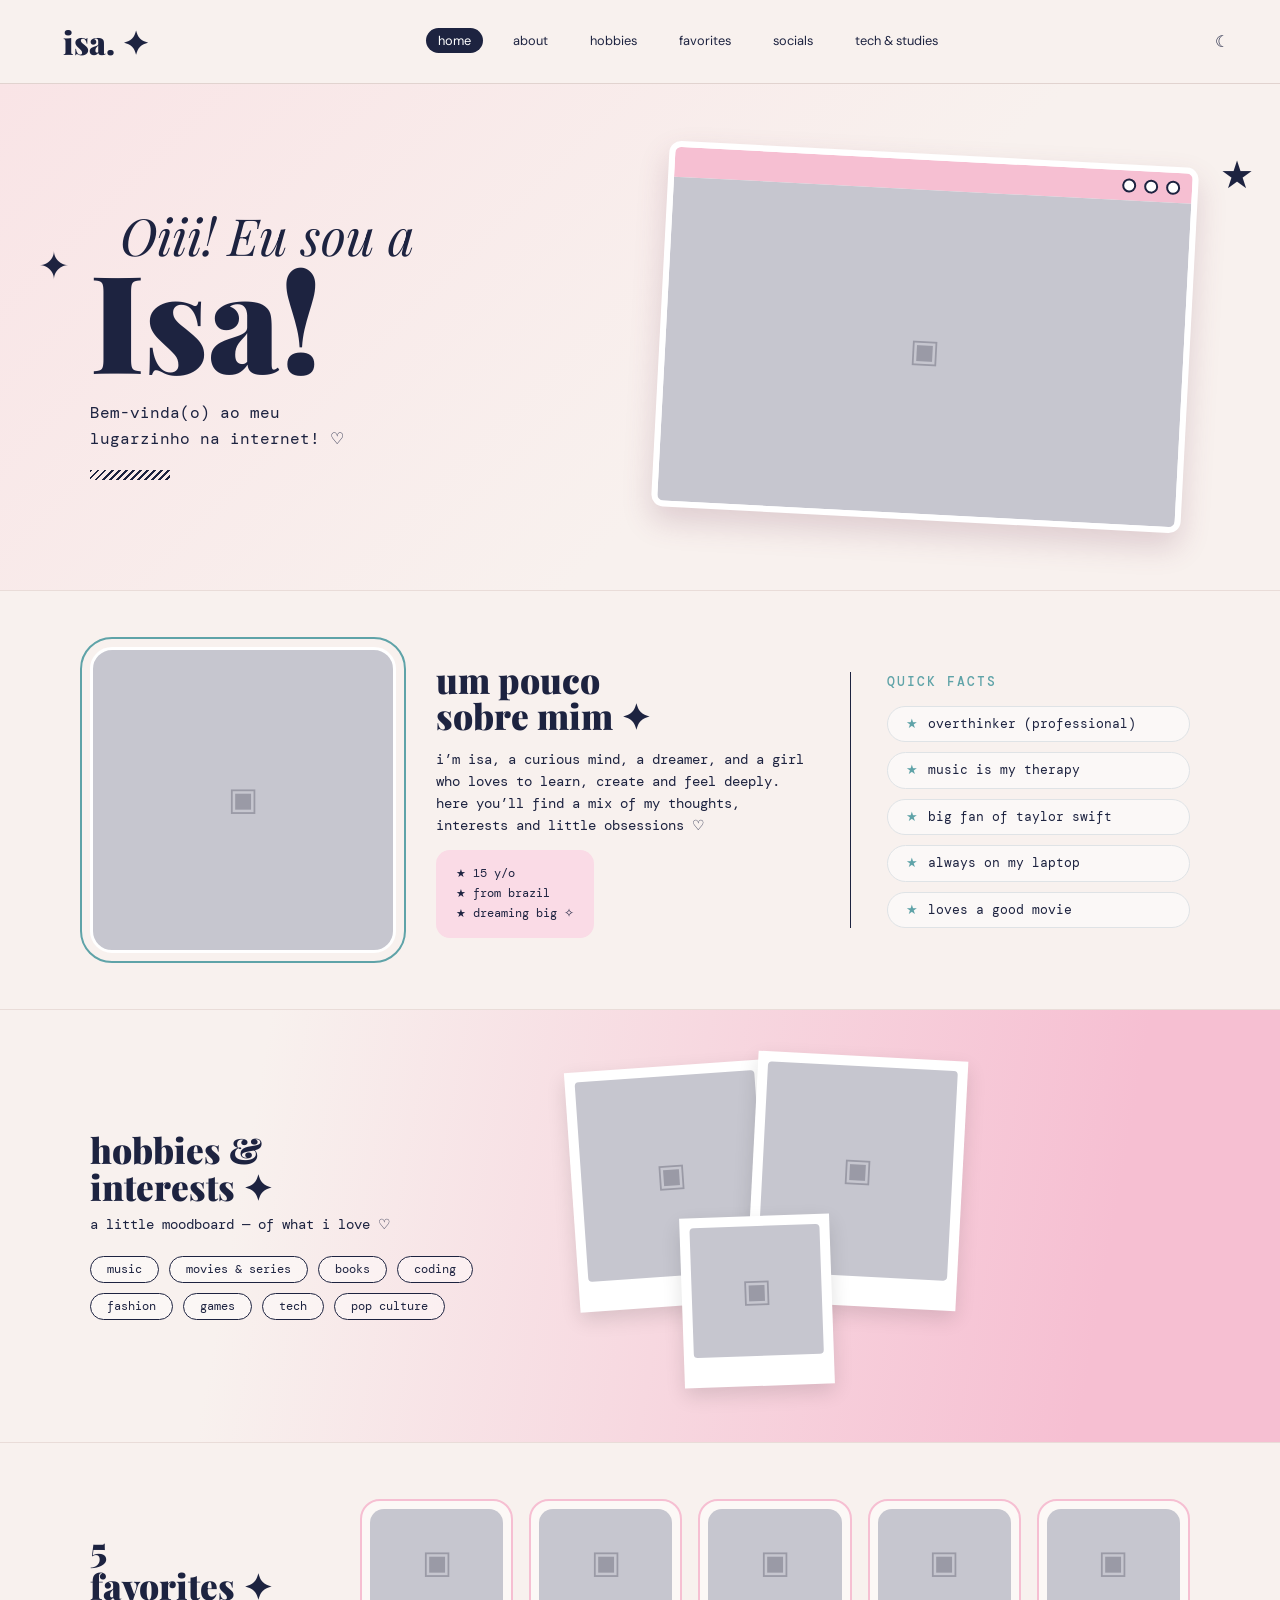
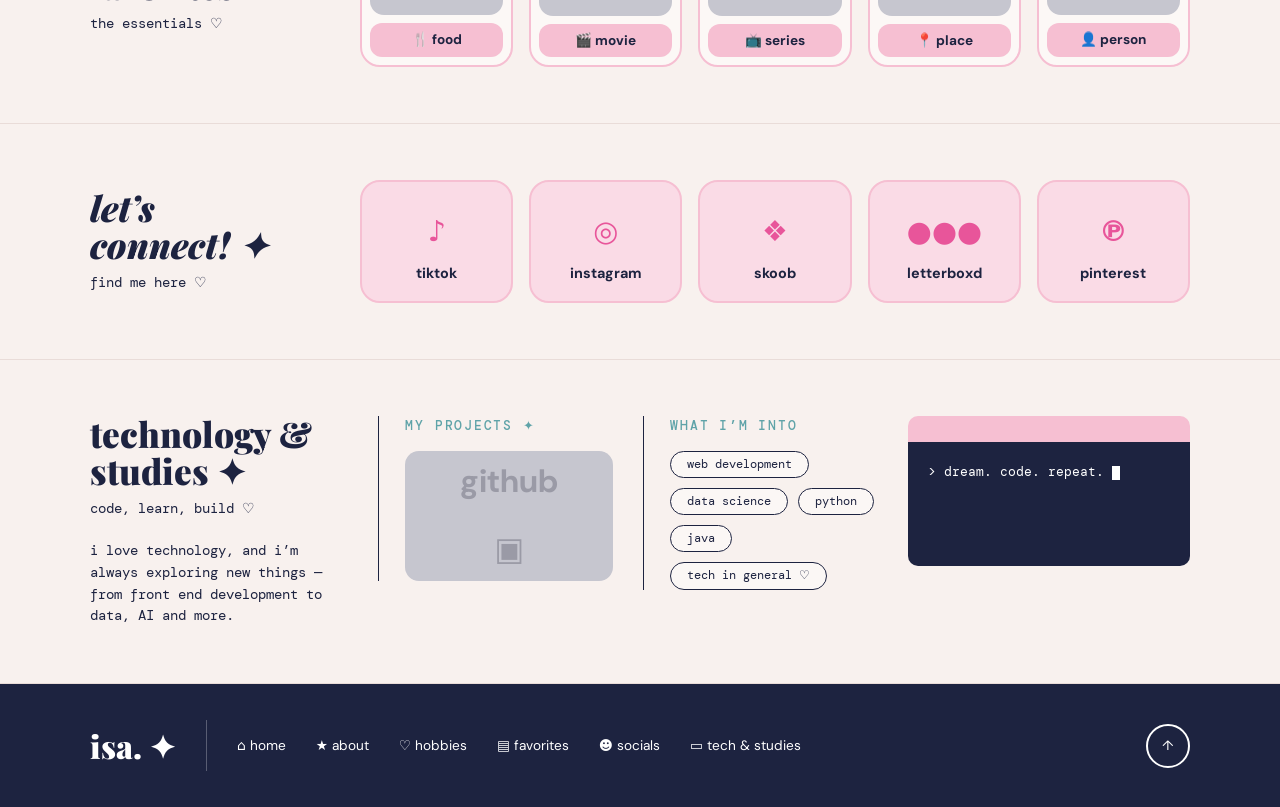
==== isabellaomena.html @ c7a30b1e "feat(adiciona_pagina_isabellaomena" ====
<!DOCTYPE html>
<html lang="pt-BR">
<head>
<meta charset="UTF-8">
<meta name="viewport" content="width=device-width, initial-scale=1">
<title>isa. — my little corner of the internet</title>
<link rel="preconnect" href="https://fonts.googleapis.com">
<link rel="preconnect" href="https://fonts.gstatic.com" crossorigin>
<link href="https://fonts.googleapis.com/css2?family=Playfair+Display:ital,wght@0,600;0,900;1,500&family=DM+Mono:wght@400;500&family=DM+Sans:wght@500;700&display=swap" rel="stylesheet">
<style>
:root{
  --bg:#f8f1ee; --bg2:#fbf6f4; --navy:#1d2340; --pink:#f6bfd2; --pink-soft:#fadbe6;
  --hot:#e8559a; --teal:#5fa3a8; --grey:#c6c6cf;
  --serif:'Playfair Display',Georgia,serif; --mono:'DM Mono',monospace; --sans:'DM Sans',system-ui,sans-serif;
}
*{box-sizing:border-box;margin:0;padding:0}
html{scroll-behavior:smooth}
body{background:var(--bg);color:var(--navy);font-family:var(--mono);line-height:1.6}
a{color:inherit;text-decoration:none}
a:focus-visible,button:focus-visible{outline:2px solid var(--hot);outline-offset:3px}
section{padding:56px 6vw;border-bottom:1px solid #e9dcd8}
.wrap{max-width:1100px;margin:0 auto}
h2{font-family:var(--serif);font-weight:900;font-size:2.2rem;line-height:1.05}
.sub{font-size:.85rem;margin-top:8px}
.star{color:var(--navy)}

.ph{background:var(--grey);border-radius:14px;display:grid;place-items:center;color:#9a9aa6;font-size:2rem}
.ph::after{content:"▣"}
.ph img{width:100%;height:100%;object-fit:cover;border-radius:inherit}
.ph:has(img)::after{content:none}

/* NAVBAR */
.nav{position:sticky;top:0;z-index:10;background:var(--bg);border-bottom:1px solid #e1d3cf;display:flex;align-items:center;justify-content:space-between;padding:12px 4vw}
.logo{font-family:var(--serif);font-weight:900;font-size:2rem}
.nav ul{list-style:none;display:flex;gap:18px;font-family:var(--sans);font-size:.8rem}
.nav a{padding:4px 12px;border-radius:99px}
.nav a.on{background:var(--navy);color:#fff}

/* HERO */
.hero{position:relative;overflow:hidden;background:linear-gradient(135deg,#f9e4e6,var(--bg) 60%);padding-top:70px;padding-bottom:70px}
.hero .wrap{display:grid;grid-template-columns:1fr 1fr;gap:40px;align-items:center}
.hi{font-family:var(--serif);font-style:italic;font-size:3.2rem;margin-bottom:-26px;margin-left:30px}
.name{font-family:var(--serif);font-weight:900;font-size:8.5rem;line-height:1}
.hero p{margin-top:14px;max-width:260px}
.bar{display:block;width:80px;height:10px;margin-top:18px;background:repeating-linear-gradient(135deg,var(--navy) 0 2px,transparent 2px 5px)}
.window{background:#fff;border:6px solid #fff;border-radius:12px;box-shadow:0 14px 30px rgba(120,60,90,.2);transform:rotate(3deg);overflow:hidden}
.window .top{background:var(--pink);height:30px;display:flex;gap:8px;align-items:center;justify-content:flex-end;padding-right:12px}
.window .top i{width:14px;height:14px;border-radius:50%;background:#fff;border:2px solid var(--navy)}
.window .ph{aspect-ratio:16/10;border-radius:0}
.deco{position:absolute;font-size:2.4rem;pointer-events:none}

/* ABOUT */
.about .wrap{display:grid;grid-template-columns:.9fr 1.1fr 1fr;gap:40px;align-items:center}
.about .ph{aspect-ratio:1;border:3px solid #fff;outline:2px solid var(--teal);outline-offset:8px;border-radius:22px}
.about p{font-size:.85rem;margin:14px 0}
.chip-box{background:var(--pink-soft);border-radius:14px;padding:14px 20px;font-size:.78rem;display:inline-block;list-style:none}
.chip-box li::before{content:"★ ";font-size:.7rem}
.facts{border-left:1px solid var(--navy);padding-left:36px}
.facts h3{font-size:.8rem;letter-spacing:.16em;color:var(--teal);margin-bottom:14px;font-weight:500}
.facts ul{list-style:none;display:grid;gap:10px}
.facts li{border:1.5px solid #dfe3e6;background:#fff8;border-radius:99px;padding:7px 18px;font-size:.8rem}
.facts li::before{content:"★";color:var(--teal);margin-right:10px}

/* HOBBIES */
.hobbies{background:linear-gradient(100deg,var(--bg) 20%,var(--pink) 85%);position:relative;overflow:hidden}
.hobbies .wrap{display:grid;grid-template-columns:1fr 1.4fr;gap:40px;align-items:center}
.tags{display:flex;flex-wrap:wrap;gap:10px;margin-top:20px}
.tags span{border:1.5px solid var(--navy);border-radius:99px;padding:3px 16px;font-size:.75rem;background:#fff6}
.polaroids{position:relative;height:320px}
.pol{position:absolute;background:#fff;padding:10px 10px 30px;box-shadow:0 8px 20px rgba(0,0,0,.12)}
.pol .ph{width:100%;height:100%;border-radius:4px}
.pol:nth-child(1){width:200px;height:240px;left:0;top:0;transform:rotate(-4deg)}
.pol:nth-child(2){width:210px;height:250px;left:180px;top:-10px;transform:rotate(3deg)}
.pol:nth-child(3){width:150px;height:170px;left:110px;top:150px;transform:rotate(-2deg)}

/* FAVORITES */
.favs .wrap{display:grid;grid-template-columns:240px 1fr;gap:30px;align-items:center}
.cards{display:grid;grid-template-columns:repeat(5,1fr);gap:16px}
.card{border:2px solid var(--pink);border-radius:20px;padding:8px;background:#fff7}
.card .ph{aspect-ratio:1/.8;border-radius:14px}
.card b{display:block;background:var(--pink);margin-top:8px;border-radius:12px;padding:6px;text-align:center;font-family:var(--sans);font-size:.85rem}

/* SOCIALS */
.socials .wrap{display:grid;grid-template-columns:240px 1fr;gap:30px;align-items:center}
.links{display:grid;grid-template-columns:repeat(5,1fr);gap:16px}
.links a{background:var(--pink-soft);border:2px solid var(--pink);border-radius:20px;padding:26px 8px 16px;text-align:center;font-family:var(--sans);font-weight:700;font-size:.9rem;transition:transform .2s}
.links a:hover{transform:translateY(-4px)}
.links span{display:block;font-size:1.8rem;color:var(--hot);margin-bottom:8px}

/* TECH */
.tech .wrap{display:grid;grid-template-columns:1.1fr 1fr 1fr 1.2fr;gap:30px;align-items:start}
.tech h3{font-size:.8rem;letter-spacing:.14em;font-weight:500;color:var(--teal);margin-bottom:14px}
.tech .col{border-left:1px solid var(--navy);padding-left:26px}
.proj{display:grid;place-items:center;gap:6px;height:130px;font-family:var(--sans);font-weight:700}
.term{background:var(--navy);border-radius:10px;border-top:26px solid var(--pink);color:#fff;padding:20px;height:150px;font-size:.8rem;position:relative}
.term .cur{display:inline-block;width:8px;height:14px;background:#fff;vertical-align:middle;animation:blink 1s steps(2) infinite}
@keyframes blink{50%{opacity:0}}

/* FOOTER */
footer{background:var(--navy);color:#fff;padding:36px 6vw}
footer .wrap{display:flex;align-items:center;gap:30px;flex-wrap:wrap;font-family:var(--sans);font-size:.85rem}
footer .logo{padding-right:30px;border-right:1px solid #fff4}
footer .up{margin-left:auto;width:44px;height:44px;border:2px solid #fff;border-radius:50%;display:grid;place-items:center}

@media (max-width:860px){
  .nav ul{display:none}
  .hero .wrap,.about .wrap,.hobbies .wrap,.favs .wrap,.socials .wrap,.tech .wrap{grid-template-columns:1fr}
  .name{font-size:6rem}
  .facts,.tech .col{border-left:0;padding-left:0}
  .cards,.links{grid-template-columns:repeat(2,1fr)}
  .polaroids{height:300px}
  footer .up{margin-left:0}
}
@media (prefers-reduced-motion:reduce){.term .cur{animation:none}.links a{transition:none}}
</style>
</head>
<body>

<header class="nav">
  <a class="logo" href="#home">isa. ✦</a>
  <ul>
    <li><a class="on" href="#home">home</a></li>
    <li><a href="#about">about</a></li>
    <li><a href="#hobbies">hobbies</a></li>
    <li><a href="#favorites">favorites</a></li>
    <li><a href="#socials">socials</a></li>
    <li><a href="#tech">tech &amp; studies</a></li>
  </ul>
  <span aria-hidden="true">☾</span>
</header>

<section class="hero" id="home">
  <span class="deco" style="left:3%;top:30%">✦</span>
  <span class="deco" style="right:2%;top:12%">★</span>
  <div class="wrap">
    <div>
      <div class="hi">Oiii! Eu sou a</div>
      <h1 class="name">Isa!</h1>
      <p>Bem-vinda(o) ao meu lugarzinho na internet! ♡</p>
      <span class="bar"></span>
    </div>
    <div class="window">
      <div class="top"><i></i><i></i><i></i></div>
      <div class="ph"></div>
    </div>
  </div>
</section>

<section class="about" id="about">
  <div class="wrap">
    <div class="ph"></div>
    <div>
      <h2>um pouco<br>sobre mim ✦</h2>
      <p>i’m isa, a curious mind, a dreamer, and a girl who loves to learn, create and feel deeply. here you’ll find a mix of my thoughts, interests and little obsessions ♡</p>
      <ul class="chip-box">
        <li>15 y/o</li><li>from brazil</li><li>dreaming big ✧</li>
      </ul>
    </div>
    <div class="facts">
      <h3>QUICK FACTS</h3>
      <ul>
        <li>overthinker (professional)</li>
        <li>music is my therapy</li>
        <li>big fan of taylor swift</li>
        <li>always on my laptop</li>
        <li>loves a good movie</li>
      </ul>
    </div>
  </div>
</section>

<section class="hobbies" id="hobbies">
  <div class="wrap">
    <div>
      <h2>hobbies &amp;<br>interests ✦</h2>
      <p class="sub">a little moodboard — of what i love ♡</p>
      <div class="tags">
        <span>music</span><span>movies &amp; series</span><span>books</span><span>coding</span>
        <span>fashion</span><span>games</span><span>tech</span><span>pop culture</span>
      </div>
    </div>
    <div class="polaroids">
      <div class="pol"><div class="ph"></div></div>
      <div class="pol"><div class="ph"></div></div>
      <div class="pol"><div class="ph"></div></div>
    </div>
  </div>
</section>

<section class="favs" id="favorites">
  <div class="wrap">
    <div>
      <h2>5<br>favorites ✦</h2>
      <p class="sub">the essentials ♡</p>
    </div>
    <div class="cards">
      <div class="card"><div class="ph"></div><b>🍴 food</b></div>
      <div class="card"><div class="ph"></div><b>🎬 movie</b></div>
      <div class="card"><div class="ph"></div><b>📺 series</b></div>
      <div class="card"><div class="ph"></div><b>📍 place</b></div>
      <div class="card"><div class="ph"></div><b>👤 person</b></div>
    </div>
  </div>
</section>

<section class="socials" id="socials">
  <div class="wrap">
    <div>
      <h2 style="font-style:italic">let’s<br>connect! ✦</h2>
      <p class="sub">find me here ♡</p>
    </div>
    <nav class="links">
      <a href="#"><span>♪</span>tiktok</a>
      <a href="#"><span>◎</span>instagram</a>
      <a href="#"><span>❖</span>skoob</a>
      <a href="#"><span>●●●</span>letterboxd</a>
      <a href="#"><span>℗</span>pinterest</a>
    </nav>
  </div>
</section>

<section class="tech" id="tech">
  <div class="wrap">
    <div>
      <h2>technology &amp;<br>studies ✦</h2>
      <p class="sub">code, learn, build ♡</p>
      <p class="sub" style="max-width:240px;margin-top:20px">i love technology, and i’m always exploring new things — from front end development to data, AI and more.</p>
    </div>
    <div class="col">
      <h3>MY PROJECTS ✦</h3>
      <a class="proj ph" href="#">github</a>
    </div>
    <div class="col">
      <h3>WHAT I’M INTO</h3>
      <div class="tags" style="margin:0">
        <span>web development</span><span>data science</span><span>python</span><span>java</span><span>tech in general ♡</span>
      </div>
    </div>
    <div class="term">&gt; dream. code. repeat. <span class="cur"></span></div>
  </div>
</section>

<footer>
  <div class="wrap">
    <a class="logo" href="#home">isa. ✦</a>
    <a href="#home">⌂ home</a>
    <a href="#about">★ about</a>
    <a href="#hobbies">♡ hobbies</a>
    <a href="#favorites">▤ favorites</a>
    <a href="#socials">☻ socials</a>
    <a href="#tech">▭ tech &amp; studies</a>
    <a class="up" href="#home" aria-label="voltar ao topo">↑</a>
  </div>
</footer>

</body>
</html>
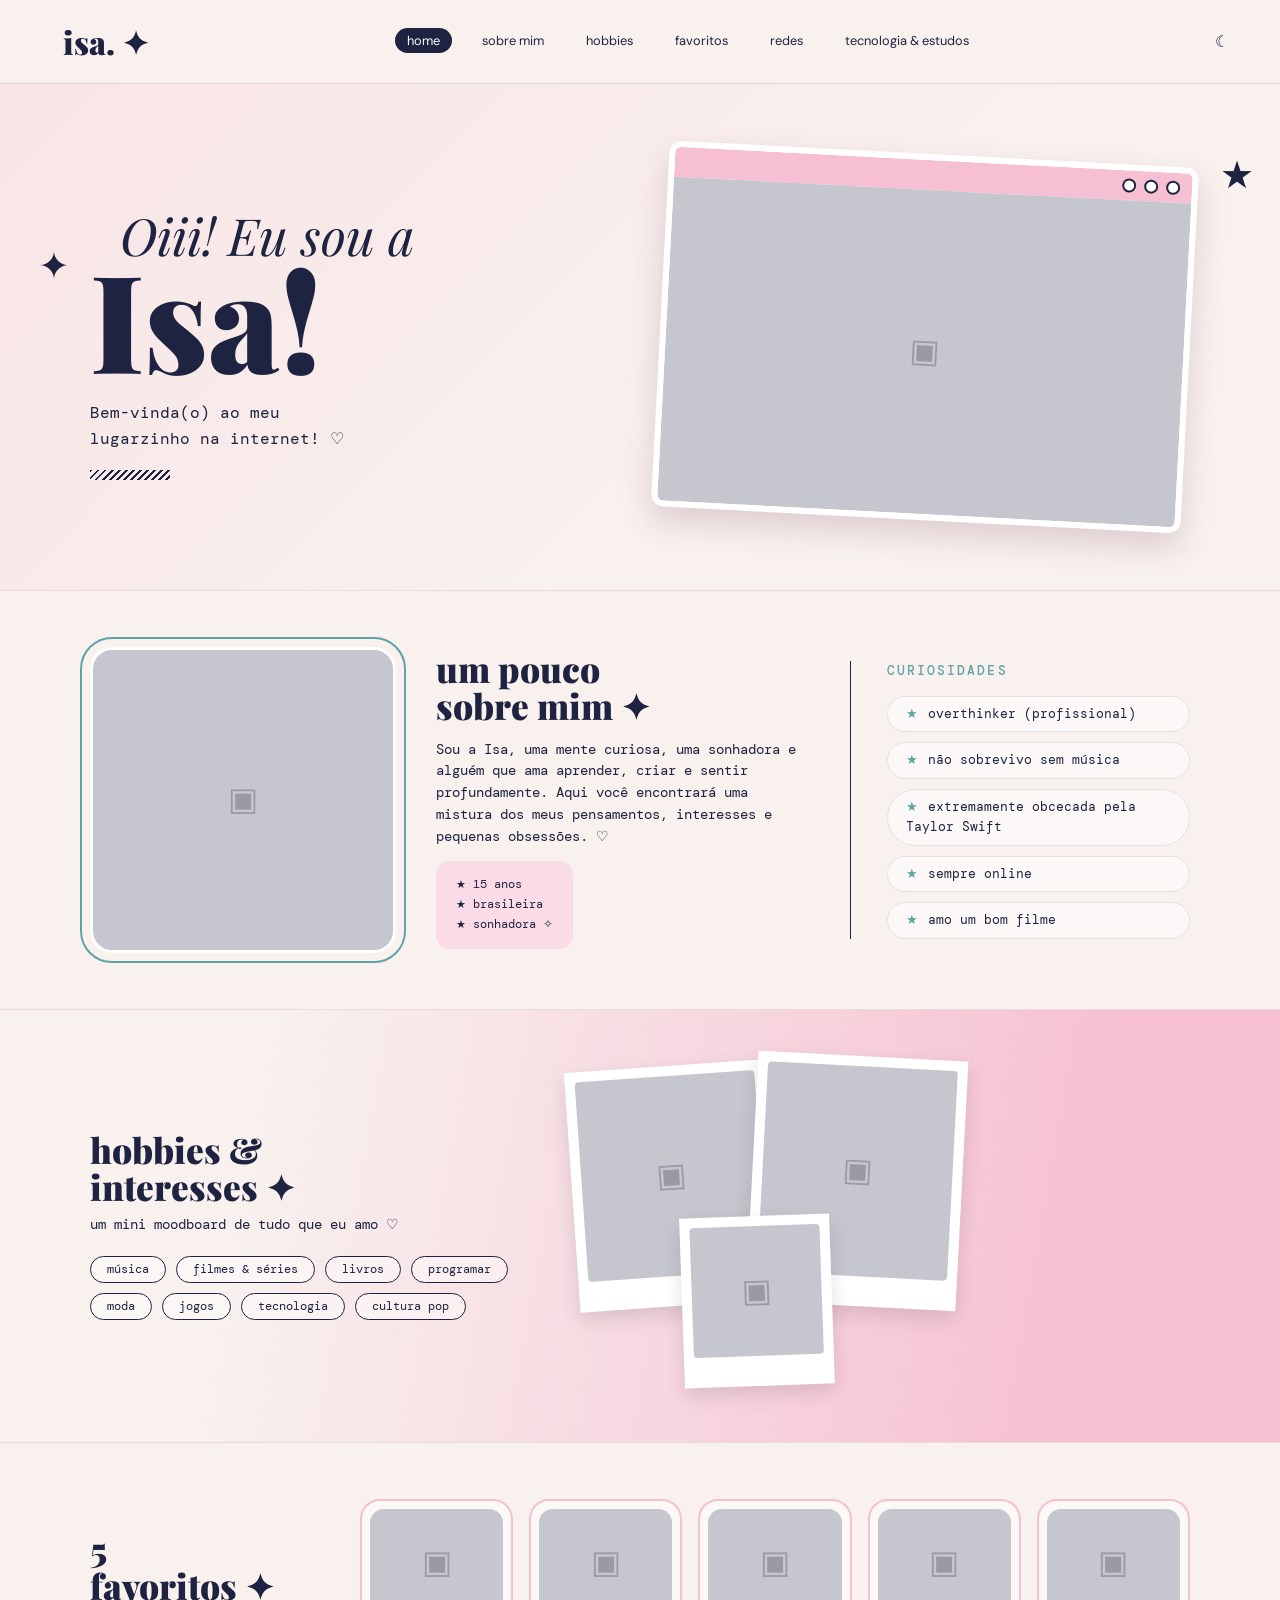
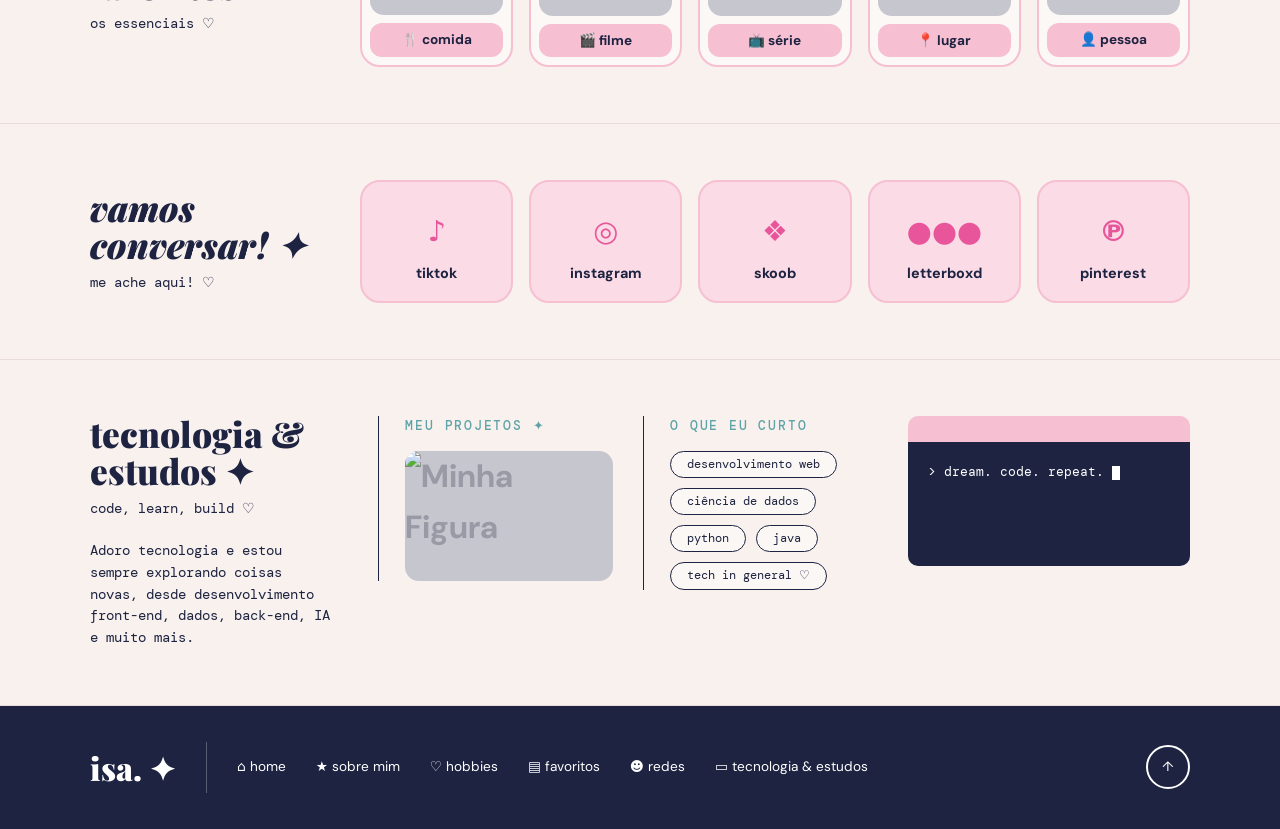
==== commit 2baaa3ad: "feat(traduz_textos)" ====
--- a/isabellaomena.html
+++ b/isabellaomena.html
@@ -120,11 +120,11 @@
   <a class="logo" href="#home">isa. ✦</a>
   <ul>
     <li><a class="on" href="#home">home</a></li>
-    <li><a href="#about">about</a></li>
+    <li><a href="#about">sobre mim</a></li>
     <li><a href="#hobbies">hobbies</a></li>
-    <li><a href="#favorites">favorites</a></li>
-    <li><a href="#socials">socials</a></li>
-    <li><a href="#tech">tech &amp; studies</a></li>
+    <li><a href="#favorites">favoritos</a></li>
+    <li><a href="#socials">redes</a></li>
+    <li><a href="#tech">tecnologia &amp; estudos</a></li>
   </ul>
   <span aria-hidden="true">☾</span>
 </header>
@@ -151,19 +151,19 @@
     <div class="ph"></div>
     <div>
       <h2>um pouco<br>sobre mim ✦</h2>
-      <p>i’m isa, a curious mind, a dreamer, and a girl who loves to learn, create and feel deeply. here you’ll find a mix of my thoughts, interests and little obsessions ♡</p>
+      <p>Sou a Isa, uma mente curiosa, uma sonhadora e alguém que ama aprender, criar e sentir profundamente. Aqui você encontrará uma mistura dos meus pensamentos, interesses e pequenas obsessões. ♡</p>
       <ul class="chip-box">
-        <li>15 y/o</li><li>from brazil</li><li>dreaming big ✧</li>
+        <li>15 anos</li><li>brasileira</li><li>sonhadora ✧</li>
       </ul>
     </div>
     <div class="facts">
-      <h3>QUICK FACTS</h3>
+      <h3>CURIOSIDADES</h3>
       <ul>
-        <li>overthinker (professional)</li>
-        <li>music is my therapy</li>
-        <li>big fan of taylor swift</li>
-        <li>always on my laptop</li>
-        <li>loves a good movie</li>
+        <li>overthinker (profissional)</li>
+        <li>não sobrevivo sem música</li>
+        <li>extremamente obcecada pela Taylor Swift</li>
+        <li>sempre online</li>
+        <li>amo um bom filme</li>
       </ul>
     </div>
   </div>
@@ -172,11 +172,11 @@
 <section class="hobbies" id="hobbies">
   <div class="wrap">
     <div>
-      <h2>hobbies &amp;<br>interests ✦</h2>
-      <p class="sub">a little moodboard — of what i love ♡</p>
+      <h2>hobbies &amp;<br>interesses ✦</h2>
+      <p class="sub">um mini moodboard de tudo que eu amo ♡</p>
       <div class="tags">
-        <span>music</span><span>movies &amp; series</span><span>books</span><span>coding</span>
-        <span>fashion</span><span>games</span><span>tech</span><span>pop culture</span>
+        <span>música</span><span>filmes &amp; séries</span><span>livros</span><span>programar</span>
+        <span>moda</span><span>jogos</span><span>tecnologia</span><span>cultura pop</span>
       </div>
     </div>
     <div class="polaroids">
@@ -190,15 +190,15 @@
 <section class="favs" id="favorites">
   <div class="wrap">
     <div>
-      <h2>5<br>favorites ✦</h2>
-      <p class="sub">the essentials ♡</p>
+      <h2>5<br>favoritos ✦</h2>
+      <p class="sub">os essenciais ♡</p>
     </div>
     <div class="cards">
-      <div class="card"><div class="ph"></div><b>🍴 food</b></div>
-      <div class="card"><div class="ph"></div><b>🎬 movie</b></div>
-      <div class="card"><div class="ph"></div><b>📺 series</b></div>
-      <div class="card"><div class="ph"></div><b>📍 place</b></div>
-      <div class="card"><div class="ph"></div><b>👤 person</b></div>
+      <div class="card"><div class="ph"></div><b>🍴 comida</b></div>
+      <div class="card"><div class="ph"></div><b>🎬 filme</b></div>
+      <div class="card"><div class="ph"></div><b>📺 série</b></div>
+      <div class="card"><div class="ph"></div><b>📍 lugar</b></div>
+      <div class="card"><div class="ph"></div><b>👤 pessoa</b></div>
     </div>
   </div>
 </section>
@@ -206,8 +206,8 @@
 <section class="socials" id="socials">
   <div class="wrap">
     <div>
-      <h2 style="font-style:italic">let’s<br>connect! ✦</h2>
-      <p class="sub">find me here ♡</p>
+      <h2 style="font-style:italic">vamos<br>conversar! ✦</h2>
+      <p class="sub">me ache aqui! ♡</p>
     </div>
     <nav class="links">
       <a href="#"><span>♪</span>tiktok</a>
@@ -222,18 +222,18 @@
 <section class="tech" id="tech">
   <div class="wrap">
     <div>
-      <h2>technology &amp;<br>studies ✦</h2>
+      <h2>tecnologia &amp;<br>estudos ✦</h2>
       <p class="sub">code, learn, build ♡</p>
-      <p class="sub" style="max-width:240px;margin-top:20px">i love technology, and i’m always exploring new things — from front end development to data, AI and more.</p>
+      <p class="sub" style="max-width:240px;margin-top:20px">Adoro tecnologia e estou sempre explorando coisas novas, desde desenvolvimento front-end, dados, back-end, IA e muito mais.</p>
     </div>
     <div class="col">
-      <h3>MY PROJECTS ✦</h3>
-      <a class="proj ph" href="#">github</a>
+      <h3>MEU PROJETOS ✦</h3>
+      <a class="proj ph" href="#"><img src="imagem.jpg" alt="Minha Figura"></a>
     </div>
     <div class="col">
-      <h3>WHAT I’M INTO</h3>
+      <h3>O QUE EU CURTO</h3>
       <div class="tags" style="margin:0">
-        <span>web development</span><span>data science</span><span>python</span><span>java</span><span>tech in general ♡</span>
+        <span>desenvolvimento web</span><span>ciência de dados</span><span>python</span><span>java</span><span>tech in general ♡</span>
       </div>
     </div>
     <div class="term">&gt; dream. code. repeat. <span class="cur"></span></div>
@@ -244,11 +244,11 @@
   <div class="wrap">
     <a class="logo" href="#home">isa. ✦</a>
     <a href="#home">⌂ home</a>
-    <a href="#about">★ about</a>
+    <a href="#about">★ sobre mim</a>
     <a href="#hobbies">♡ hobbies</a>
-    <a href="#favorites">▤ favorites</a>
-    <a href="#socials">☻ socials</a>
-    <a href="#tech">▭ tech &amp; studies</a>
+    <a href="#favorites">▤ favoritos</a>
+    <a href="#socials">☻ redes</a>
+    <a href="#tech">▭ tecnologia &amp; estudos</a>
     <a class="up" href="#home" aria-label="voltar ao topo">↑</a>
   </div>
 </footer>
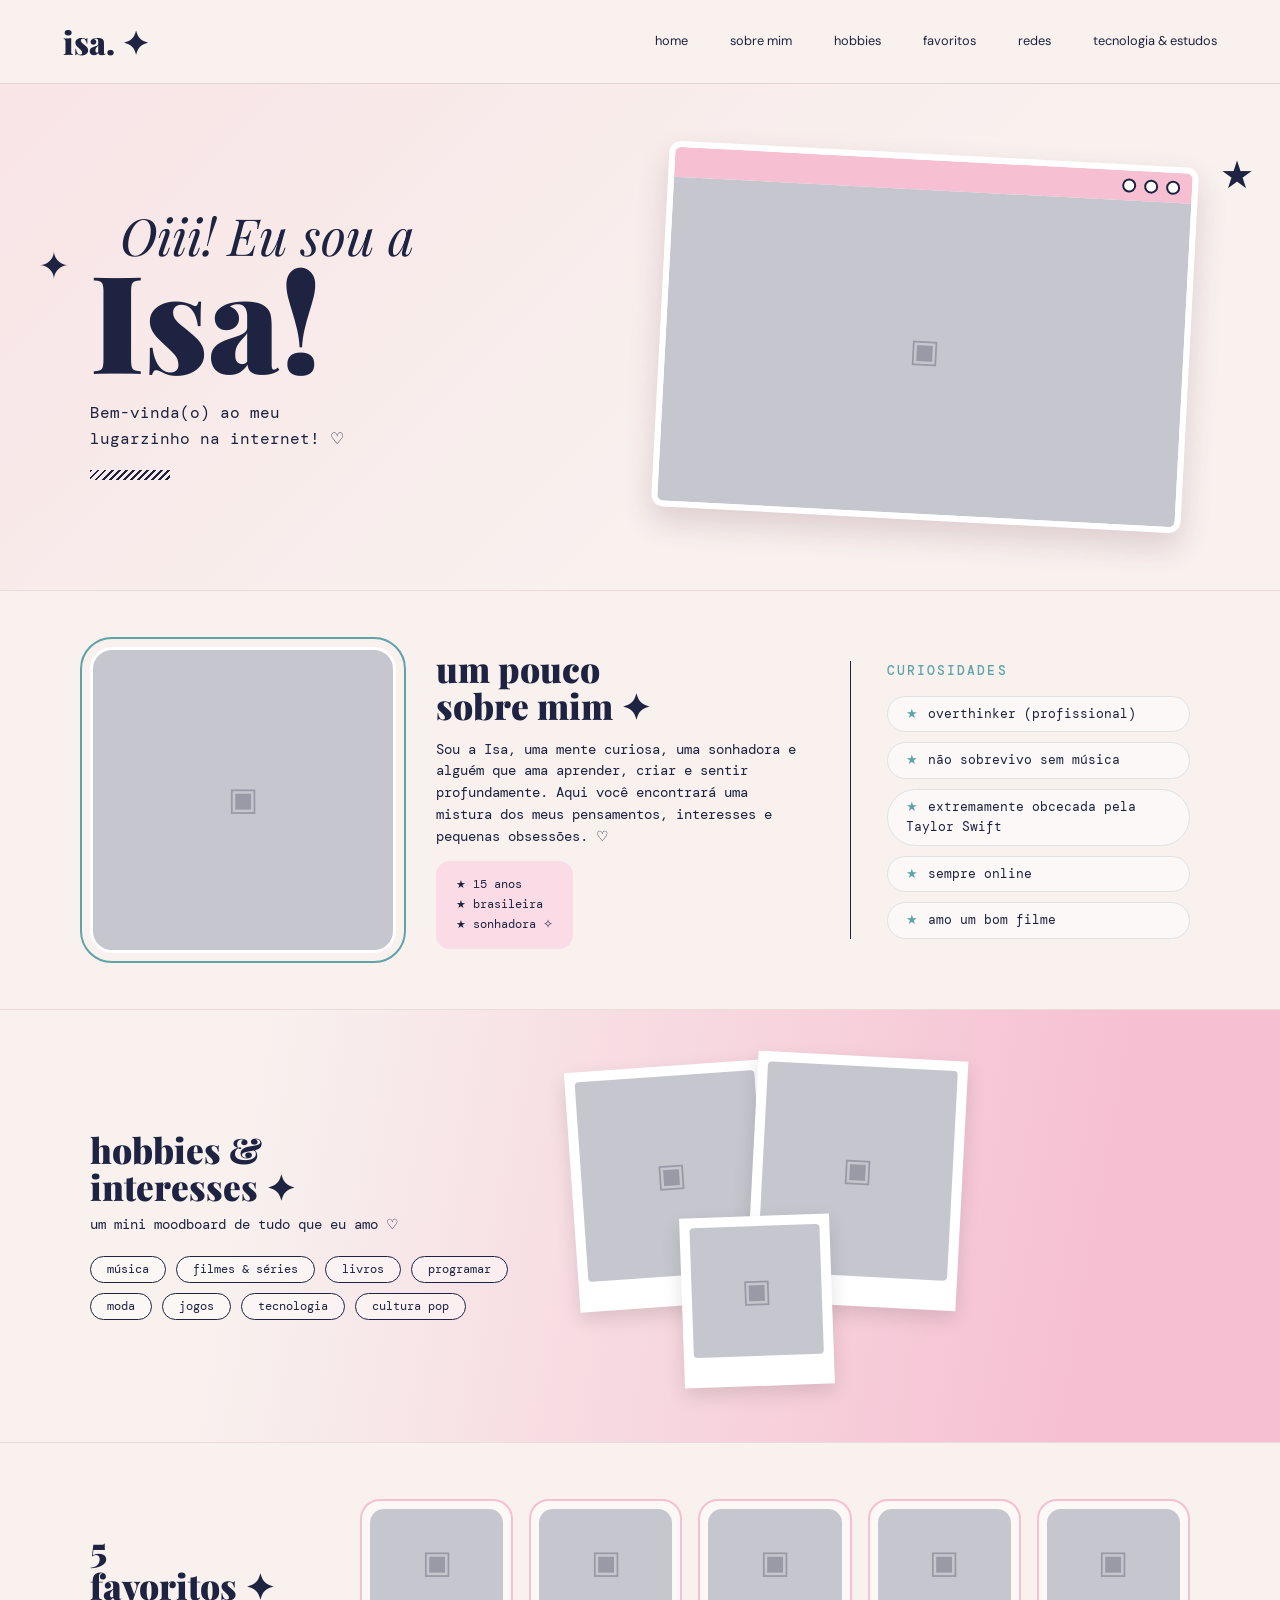
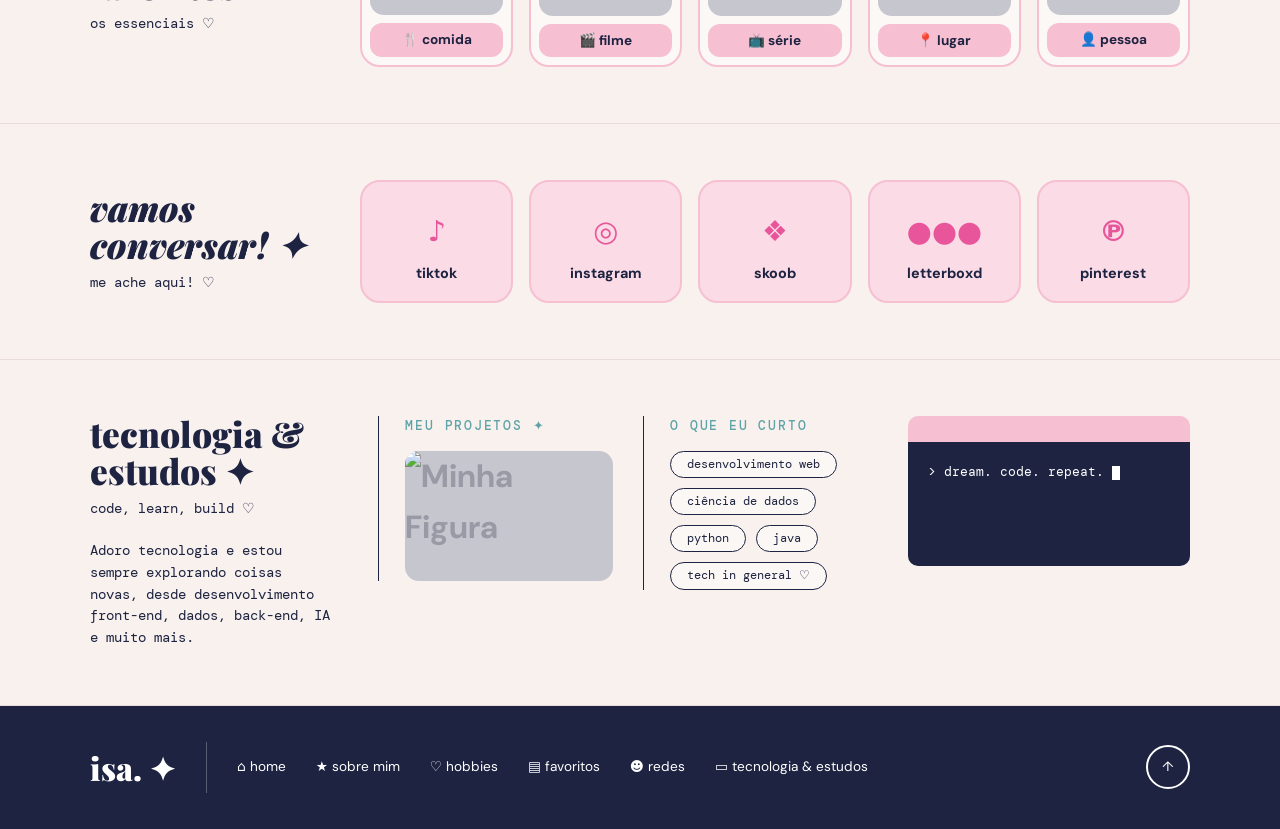
==== commit 901abfd0: "feat(ajusta_navbar)" ====
--- a/isabellaomena.html
+++ b/isabellaomena.html
@@ -119,14 +119,13 @@
 <header class="nav">
   <a class="logo" href="#home">isa. ✦</a>
   <ul>
-    <li><a class="on" href="#home">home</a></li>
+    <li><a href="#home">home</a></li>
     <li><a href="#about">sobre mim</a></li>
     <li><a href="#hobbies">hobbies</a></li>
     <li><a href="#favorites">favoritos</a></li>
     <li><a href="#socials">redes</a></li>
     <li><a href="#tech">tecnologia &amp; estudos</a></li>
   </ul>
-  <span aria-hidden="true">☾</span>
 </header>
 
 <section class="hero" id="home">
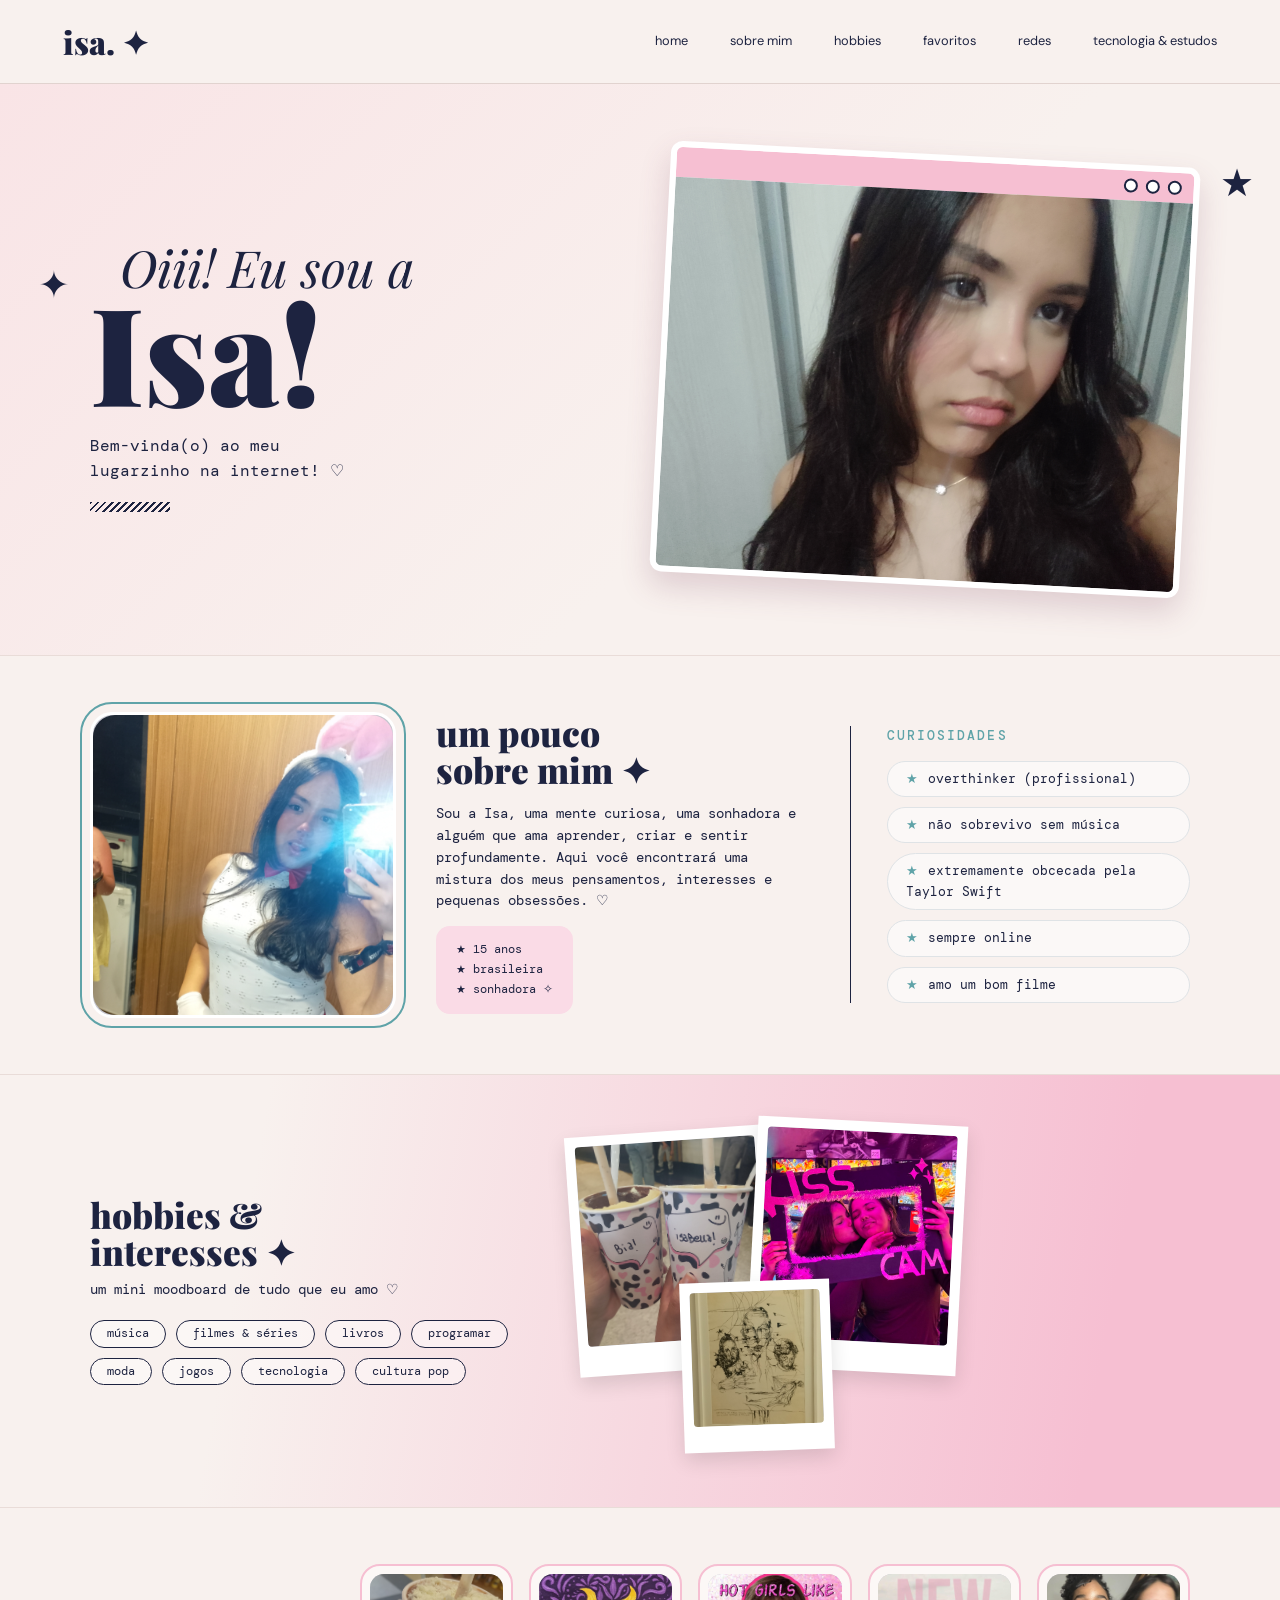
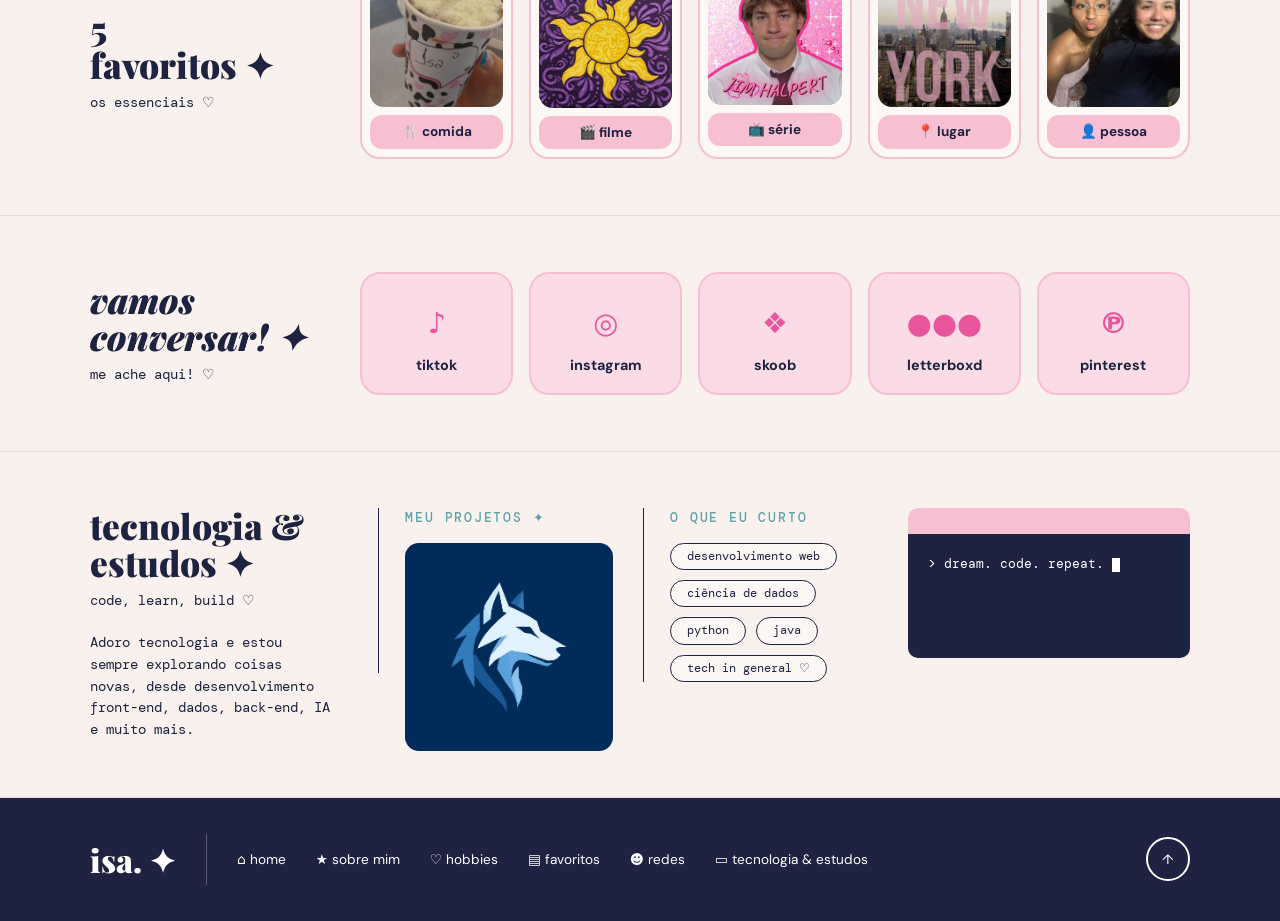
==== commit dc302775: "feat(adiciona_imagens_a_pagina" ====
--- a/isabellaomena.html
+++ b/isabellaomena.html
@@ -140,14 +140,14 @@
     </div>
     <div class="window">
       <div class="top"><i></i><i></i><i></i></div>
-      <div class="ph"></div>
+      <div class="ph"><img src="imagens/isa_hero.jpg" alt="Imagem de Isabella Omena"></div>
     </div>
   </div>
 </section>
 
 <section class="about" id="about">
   <div class="wrap">
-    <div class="ph"></div>
+    <div class="ph"><img src="imagens/isa_perfilpvd.webp" alt="Foto de Isabella Omena"></div>
     <div>
       <h2>um pouco<br>sobre mim ✦</h2>
       <p>Sou a Isa, uma mente curiosa, uma sonhadora e alguém que ama aprender, criar e sentir profundamente. Aqui você encontrará uma mistura dos meus pensamentos, interesses e pequenas obsessões. ♡</p>
@@ -179,9 +179,9 @@
       </div>
     </div>
     <div class="polaroids">
-      <div class="pol"><div class="ph"></div></div>
-      <div class="pol"><div class="ph"></div></div>
-      <div class="pol"><div class="ph"></div></div>
+      <div class="pol"><div class="ph"><img src="imagens/isa_milkymuuu.jpg" alt="Imagem de Milky Moo"></div></div>
+      <div class="pol"><div class="ph"><img src="imagens/isa_kisscam.jpg" alt="Imagem de Isabella e Rafaella na Kiss Cam"></div></div>
+      <div class="pol"><div class="ph"><img src="imagens/isa_obradearte.jpg" alt="Imagem de Milky Moo"></div></div>
     </div>
   </div>
 </section>
@@ -193,11 +193,11 @@
       <p class="sub">os essenciais ♡</p>
     </div>
     <div class="cards">
-      <div class="card"><div class="ph"></div><b>🍴 comida</b></div>
-      <div class="card"><div class="ph"></div><b>🎬 filme</b></div>
-      <div class="card"><div class="ph"></div><b>📺 série</b></div>
-      <div class="card"><div class="ph"></div><b>📍 lugar</b></div>
-      <div class="card"><div class="ph"></div><b>👤 pessoa</b></div>
+      <div class="card"><div class="ph"><img src="imagens/isa_comidafav.jpeg" alt="Foto de milky moo"></div><b>🍴 comida</b></div>
+      <div class="card"><div class="ph"><img src="imagens/isa_filmefavorito.jpg" alt="Foto de Enrolados"></div><b>🎬 filme</b></div>
+      <div class="card"><div class="ph"><img src="imagens/isa_seriefav.jpg" alt="Foto de The Office"></div><b>📺 série</b></div>
+      <div class="card"><div class="ph"><img src="imagens/isa_lugarfav.jpg" alt="Foto de Nova Iorque"></div><b>📍 lugar</b></div>
+      <div class="card"><div class="ph"><img src="imagens/isa_pessoafav.jpg" alt="Foto de Isabelle"></div><b>👤 pessoa</b></div>
     </div>
   </div>
 </section>
@@ -209,11 +209,11 @@
       <p class="sub">me ache aqui! ♡</p>
     </div>
     <nav class="links">
-      <a href="#"><span>♪</span>tiktok</a>
-      <a href="#"><span>◎</span>instagram</a>
-      <a href="#"><span>❖</span>skoob</a>
-      <a href="#"><span>●●●</span>letterboxd</a>
-      <a href="#"><span>℗</span>pinterest</a>
+      <a href="https://www.tiktok.com/@omena.isa"><span>♪</span>tiktok</a>
+      <a href="https://www.instagram.com/isabella_omena/"><span>◎</span>instagram</a>
+      <a href="https://www.skoob.com.br/pt"><span>❖</span>skoob</a>
+      <a href="https://letterboxd.com/isa_omena/"><span>●●●</span>letterboxd</a>
+      <a href="https://br.pinterest.com/Idkwh4ttop5t/"><span>℗</span>pinterest</a>
     </nav>
   </div>
 </section>
@@ -227,7 +227,7 @@
     </div>
     <div class="col">
       <h3>MEU PROJETOS ✦</h3>
-      <a class="proj ph" href="#"><img src="imagem.jpg" alt="Minha Figura"></a>
+      <a class="proj ph" href="https://www.instagram.com/skadi._app/"><img src="imagens/isa_logoskadi.png" alt="Logo do Skadi"></a>
     </div>
     <div class="col">
       <h3>O QUE EU CURTO</h3>
